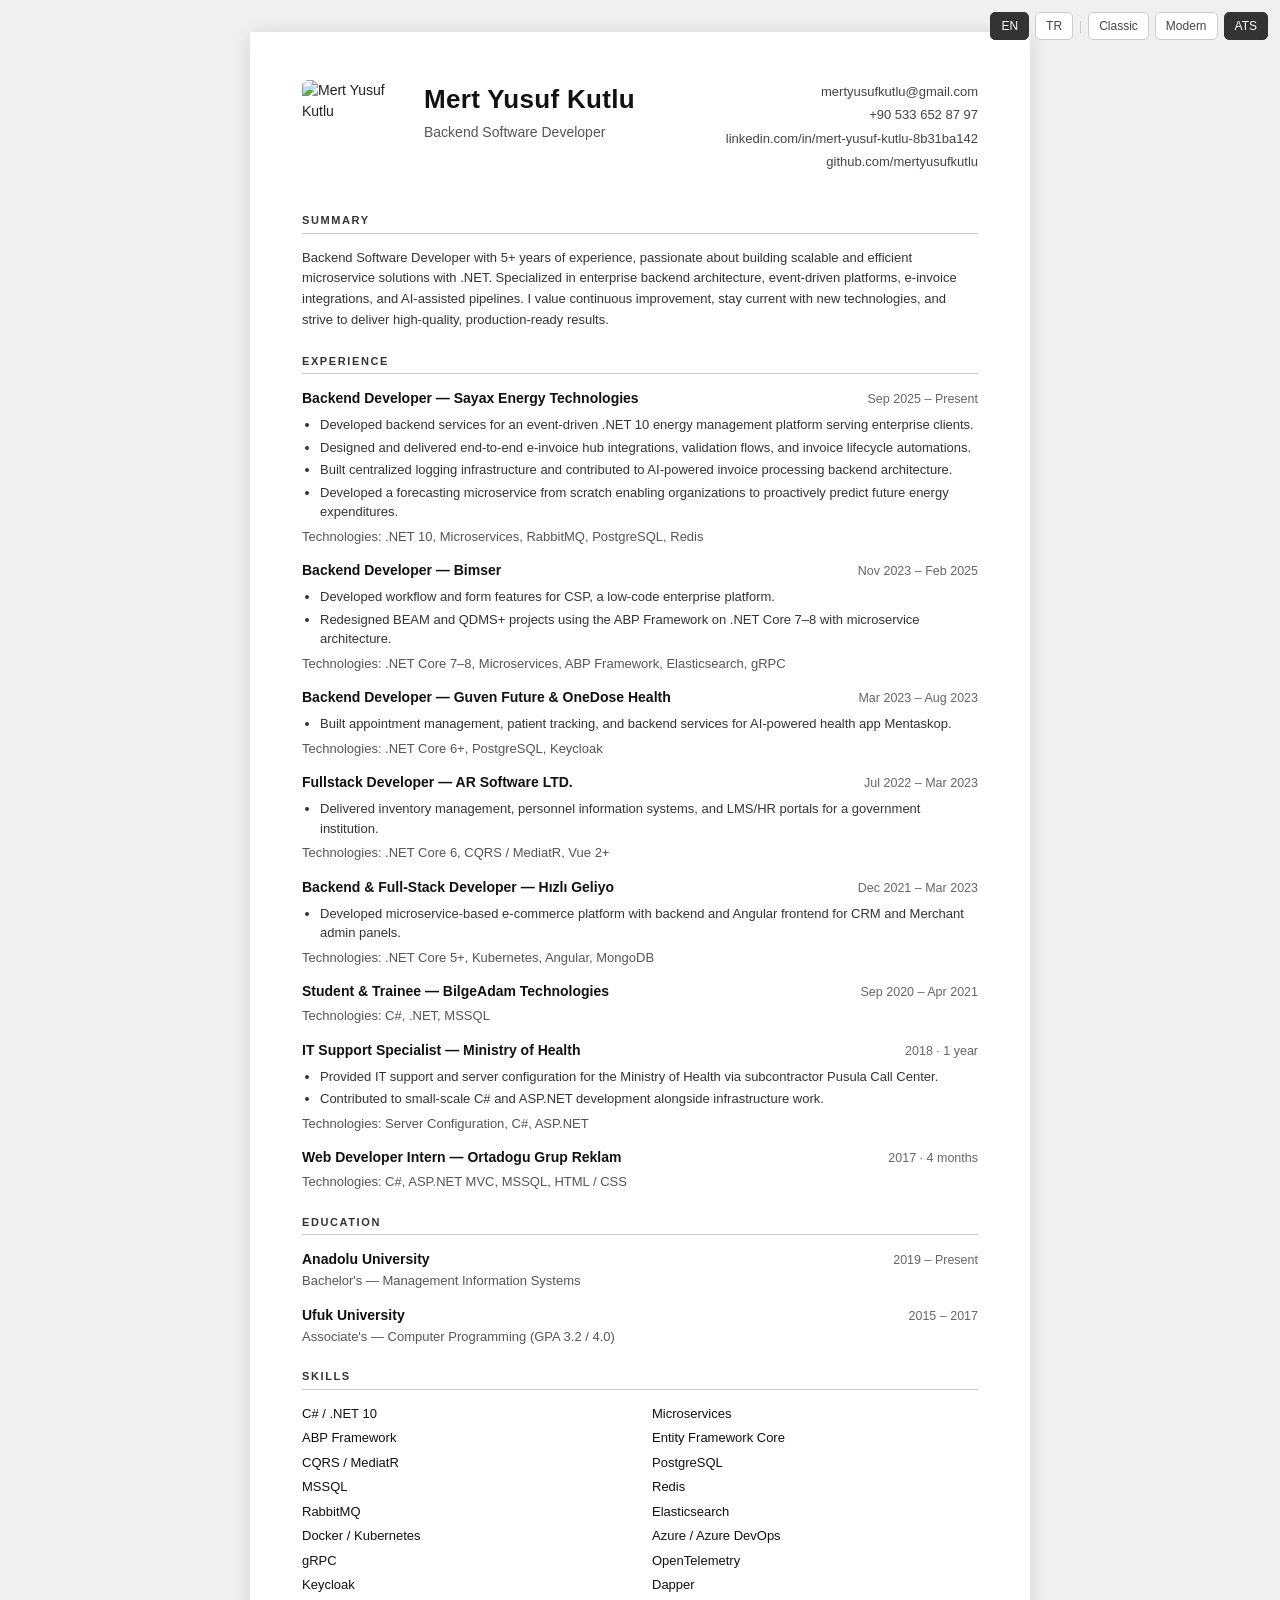
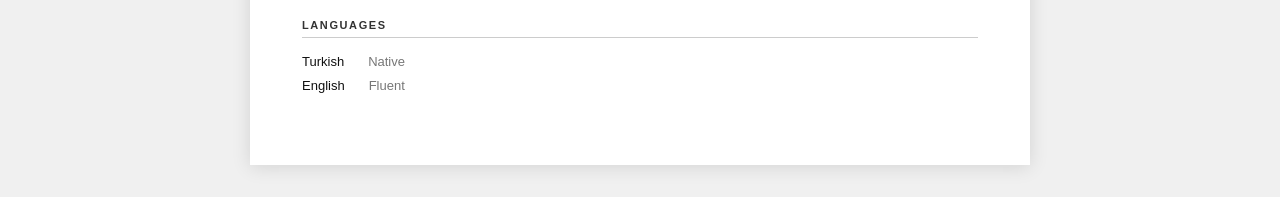
==== index-ats-en.html @ 4855d3ea "Add ATS and Modern CV variants with aligned content across all formats. - Add ATS-friendly CV (index" ====
<!DOCTYPE html>
<html lang="en">
<head>
  <meta charset="UTF-8">
  <meta name="viewport" content="width=device-width, initial-scale=1.0">
  <title>Mert Yusuf Kutlu — Resume (ATS)</title>
  <style>
    /* ── Base ─────────────────────────────────────────── */
    *, *::before, *::after { box-sizing: border-box; margin: 0; padding: 0; }

    body {
      font-family: 'Segoe UI', Arial, sans-serif;
      font-size: 14px;
      color: #222;
      background: #f0f0f0;
      line-height: 1.5;
    }

    /* ── Page wrapper ─────────────────────────────────── */
    .page {
      max-width: 780px;
      margin: 32px auto;
      background: #fff;
      padding: 48px 52px;
      box-shadow: 0 2px 18px rgba(0,0,0,.12);
    }

    /* ── Header ───────────────────────────────────────── */
    .header {
      display: flex;
      gap: 18px;
      justify-content: space-between;
      align-items: flex-start;
      margin-bottom: 28px;
    }

    .profile-photo {
      width: 104px;
      height: 104px;
      object-fit: cover;
      object-position: center 18%;
      border-radius: 6px;
      flex-shrink: 0;
    }

    .header-main {
      flex: 1;
      min-width: 0;
    }

    .header-main h1 {
      font-size: 26px;
      font-weight: 700;
      letter-spacing: .3px;
      color: #111;
    }

    .header-main .title {
      font-size: 14px;
      color: #555;
      margin-top: 3px;
    }

    .header-right {
      text-align: right;
      font-size: 13px;
      color: #444;
      line-height: 1.8;
    }

    .header-right a {
      color: #444;
      text-decoration: none;
    }

    .header-right a:hover { text-decoration: underline; }

    /* ── Section ──────────────────────────────────────── */
    .section { margin-bottom: 22px; }

    .section-title {
      font-size: 11px;
      font-weight: 700;
      letter-spacing: 1.6px;
      text-transform: uppercase;
      color: #333;
      border-bottom: 1.5px solid #ccc;
      padding-bottom: 4px;
      margin-bottom: 14px;
    }

    /* ── Entry (experience, education) ───────────────── */
    .entry { margin-bottom: 14px; }

    .entry-header {
      display: flex;
      justify-content: space-between;
      align-items: baseline;
      flex-wrap: wrap;
      gap: 4px;
    }

    .entry-title {
      font-size: 14px;
      font-weight: 700;
      color: #111;
    }

    .entry-date {
      font-size: 12.5px;
      color: #666;
      white-space: nowrap;
    }

    .entry-sub {
      font-size: 13px;
      color: #555;
      margin-top: 1px;
    }

    .entry ul {
      margin-top: 6px;
      padding-left: 18px;
    }

    .entry ul li {
      font-size: 13px;
      color: #333;
      margin-bottom: 3px;
      line-height: 1.5;
    }

    /* ── Skills table ─────────────────────────────────── */
    .skills-grid {
      display: grid;
      grid-template-columns: 1fr 1fr;
      gap: 5px 24px;
      font-size: 13px;
    }

    .skill-item {
      color: #111;
    }

    /* ── Language ─────────────────────────────────────── */
    .lang-row {
      display: flex;
      gap: 8px;
      font-size: 13px;
      margin-bottom: 4px;
    }

    .lang-name { color: #111; font-weight: 500; }
    .lang-level { color: #777; }

    /* ── Nav bar (screen only) ────────────────────────── */
    .cv-lang-bar {
      position: fixed;
      top: 12px;
      right: 12px;
      z-index: 50;
      display: flex;
      gap: 6px;
      align-items: center;
    }

    .cv-lang-bar a {
      font-size: 12px;
      padding: 4px 10px;
      background: #fff;
      border: 1px solid #ccc;
      border-radius: 5px;
      color: #444;
      text-decoration: none;
    }

    .cv-lang-bar a.active { background: #333; color: #fff; border-color: #333; }
    .cv-lang-bar a:hover:not(.active) { background: #f5f5f5; }
    .cv-lang-bar span { color: #ccc; font-size: 12px; }

    /* ── Print — tek A4 sayfa ─────────────────────────── */
    @media print {
      .cv-lang-bar { display: none !important; }

      @page { size: A4 portrait; margin: 5mm 8mm; }

      html {
        -webkit-print-color-adjust: exact !important;
        print-color-adjust: exact !important;
      }

      body {
        background: none;
        font-size: 12px;
      }

      .page {
        max-width: 100%;
        margin: 0;
        padding: 0;
        box-shadow: none;
      }

      .header { margin-bottom: 8px; gap: 11px; }

      .profile-photo {
        width: 84px;
        height: 84px;
      }

      .header-main h1 { font-size: 21px; }
      .header-main .title { font-size: 13px; }
      .header-right { font-size: 12px; line-height: 1.48; }

      .section { margin-bottom: 8px; }
      .section > p {
        font-size: 12px !important;
        line-height: 1.42 !important;
      }
      .section-title {
        margin-bottom: 6px;
        padding-bottom: 3px;
        font-size: 11px;
      }

      .entry { margin-bottom: 5px; }
      .entry-title { font-size: 12.5px; }
      .entry-date { font-size: 11.5px; }
      .entry-sub {
        font-size: 11px !important;
        margin-top: 3px !important;
      }
      .entry ul { margin-top: 3px; padding-left: 16px; }
      .entry ul li {
        font-size: 11.5px;
        margin-bottom: 2px;
        line-height: 1.36;
      }

      /* 3 sütun = 16 skill 6 satır, 2 sütundan 2 satır kazanç */
      .skills-grid {
        grid-template-columns: 1fr 1fr 1fr;
        font-size: 11px;
        gap: 3px 12px;
      }

      .lang-row {
        display: inline-block;
        font-size: 11.5px;
        margin-right: 20px;
        margin-bottom: 0;
      }
    }
  </style>
</head>
<body>

  <!-- Language / View switcher -->
  <nav class="cv-lang-bar">
    <a href="index-ats-en.html" class="active">EN</a>
    <a href="index-ats-tr.html">TR</a>
    <span>|</span>
    <a href="index-en.html">Classic</a>
    <a href="resume-modern-en.html">Modern</a>
    <a href="index-ats-en.html" class="active">ATS</a>
  </nav>

  <div class="page">

    <!-- HEADER -->
    <header class="header">
      <img class="profile-photo" src="assets/images/1698912635458.jpg" alt="Mert Yusuf Kutlu">
      <div class="header-main">
        <h1>Mert Yusuf Kutlu</h1>
        <p class="title">Backend Software Developer</p>
      </div>
      <div class="header-right">
        <div>mertyusufkutlu@gmail.com</div>
        <div>+90 533 652 87 97</div>
        <div><a href="https://linkedin.com/in/mert-yusuf-kutlu-8b31ba142" target="_blank">linkedin.com/in/mert-yusuf-kutlu-8b31ba142</a></div>
        <div><a href="https://github.com/mertyusufkutlu" target="_blank">github.com/mertyusufkutlu</a></div>
      </div>
    </header>

    <!-- SUMMARY -->
    <section class="section">
      <h2 class="section-title">Summary</h2>
      <p style="font-size:13px;color:#333;line-height:1.6;">
        Backend Software Developer with 5+ years of experience, passionate about building scalable and efficient
        microservice solutions with .NET. Specialized in enterprise backend architecture, event-driven platforms,
        e-invoice integrations, and AI-assisted pipelines. I value continuous improvement, stay current with new
        technologies, and strive to deliver high-quality, production-ready results.
      </p>
    </section>

    <!-- EXPERIENCE -->
    <section class="section">
      <h2 class="section-title">Experience</h2>

      <div class="entry">
        <div class="entry-header">
          <span class="entry-title">Backend Developer — Sayax Energy Technologies</span>
          <span class="entry-date">Sep 2025 – Present</span>
        </div>
        <ul>
          <li>Developed backend services for an event-driven .NET 10 energy management platform serving enterprise clients.</li>
          <li>Designed and delivered end-to-end e-invoice hub integrations, validation flows, and invoice lifecycle automations.</li>
          <li>Built centralized logging infrastructure and contributed to AI-powered invoice processing backend architecture.</li>
          <li>Developed a forecasting microservice from scratch enabling organizations to proactively predict future energy expenditures.</li>
        </ul>
        <p class="entry-sub" style="margin-top:5px;">Technologies: .NET 10, Microservices, RabbitMQ, PostgreSQL, Redis</p>
      </div>

      <div class="entry">
        <div class="entry-header">
          <span class="entry-title">Backend Developer — Bimser</span>
          <span class="entry-date">Nov 2023 – Feb 2025</span>
        </div>
        <ul>
          <li>Developed workflow and form features for CSP, a low-code enterprise platform.</li>
          <li>Redesigned BEAM and QDMS+ projects using the ABP Framework on .NET Core 7–8 with microservice architecture.</li>
        </ul>
        <p class="entry-sub" style="margin-top:5px;">Technologies: .NET Core 7–8, Microservices, ABP Framework, Elasticsearch, gRPC</p>
      </div>

      <div class="entry">
        <div class="entry-header">
          <span class="entry-title">Backend Developer — Guven Future &amp; OneDose Health</span>
          <span class="entry-date">Mar 2023 – Aug 2023</span>
        </div>
        <ul>
          <li>Built appointment management, patient tracking, and backend services for AI-powered health app Mentaskop.</li>
        </ul>
        <p class="entry-sub" style="margin-top:5px;">Technologies: .NET Core 6+, PostgreSQL, Keycloak</p>
      </div>

      <div class="entry">
        <div class="entry-header">
          <span class="entry-title">Fullstack Developer — AR Software LTD.</span>
          <span class="entry-date">Jul 2022 – Mar 2023</span>
        </div>
        <ul>
          <li>Delivered inventory management, personnel information systems, and LMS/HR portals for a government institution.</li>
        </ul>
        <p class="entry-sub" style="margin-top:5px;">Technologies: .NET Core 6, CQRS / MediatR, Vue 2+</p>
      </div>

      <div class="entry">
        <div class="entry-header">
          <span class="entry-title">Backend &amp; Full-Stack Developer — Hızlı Geliyo</span>
          <span class="entry-date">Dec 2021 – Mar 2023</span>
        </div>
        <ul>
          <li>Developed microservice-based e-commerce platform with backend and Angular frontend for CRM and Merchant admin panels.</li>
        </ul>
        <p class="entry-sub" style="margin-top:5px;">Technologies: .NET Core 5+, Kubernetes, Angular, MongoDB</p>
      </div>

      <div class="entry">
        <div class="entry-header">
          <span class="entry-title">Student &amp; Trainee — BilgeAdam Technologies</span>
          <span class="entry-date">Sep 2020 – Apr 2021</span>
        </div>
        <p class="entry-sub" style="margin-top:4px;">Technologies: C#, .NET, MSSQL</p>
      </div>

      <div class="entry">
        <div class="entry-header">
          <span class="entry-title">IT Support Specialist — Ministry of Health</span>
          <span class="entry-date">2018 · 1 year</span>
        </div>
        <ul>
          <li>Provided IT support and server configuration for the Ministry of Health via subcontractor Pusula Call Center.</li>
          <li>Contributed to small-scale C# and ASP.NET development alongside infrastructure work.</li>
        </ul>
        <p class="entry-sub" style="margin-top:5px;">Technologies: Server Configuration, C#, ASP.NET</p>
      </div>

      <div class="entry">
        <div class="entry-header">
          <span class="entry-title">Web Developer Intern — Ortadogu Grup Reklam</span>
          <span class="entry-date">2017 · 4 months</span>
        </div>
        <p class="entry-sub" style="margin-top:4px;">Technologies: C#, ASP.NET MVC, MSSQL, HTML / CSS</p>
      </div>

    </section>

    <!-- EDUCATION -->
    <section class="section">
      <h2 class="section-title">Education</h2>

      <div class="entry">
        <div class="entry-header">
          <span class="entry-title">Anadolu University</span>
          <span class="entry-date">2019 – Present</span>
        </div>
        <p class="entry-sub">Bachelor's — Management Information Systems</p>
      </div>

      <div class="entry">
        <div class="entry-header">
          <span class="entry-title">Ufuk University</span>
          <span class="entry-date">2015 – 2017</span>
        </div>
        <p class="entry-sub">Associate's — Computer Programming (GPA 3.2 / 4.0)</p>
      </div>
    </section>

    <!-- SKILLS -->
    <section class="section">
      <h2 class="section-title">Skills</h2>
      <div class="skills-grid">
        <div class="skill-item">C# / .NET 10</div>
        <div class="skill-item">Microservices</div>
        <div class="skill-item">ABP Framework</div>
        <div class="skill-item">Entity Framework Core</div>
        <div class="skill-item">CQRS / MediatR</div>
        <div class="skill-item">PostgreSQL</div>
        <div class="skill-item">MSSQL</div>
        <div class="skill-item">Redis</div>
        <div class="skill-item">RabbitMQ</div>
        <div class="skill-item">Elasticsearch</div>
        <div class="skill-item">Docker / Kubernetes</div>
        <div class="skill-item">Azure / Azure DevOps</div>
        <div class="skill-item">gRPC</div>
        <div class="skill-item">OpenTelemetry</div>
        <div class="skill-item">Keycloak</div>
        <div class="skill-item">Dapper</div>
      </div>
    </section>

    <!-- LANGUAGES -->
    <section class="section">
      <h2 class="section-title">Languages</h2>
      <div class="lang-row"><span class="lang-name">Turkish</span><span> </span> <span> </span><span class="lang-level">Native</span></div>
      <div class="lang-row"><span class="lang-name">English</span> <span> </span><span> </span> <span class="lang-level">Fluent</span></div>
    </section>

  </div>
</body>
</html>
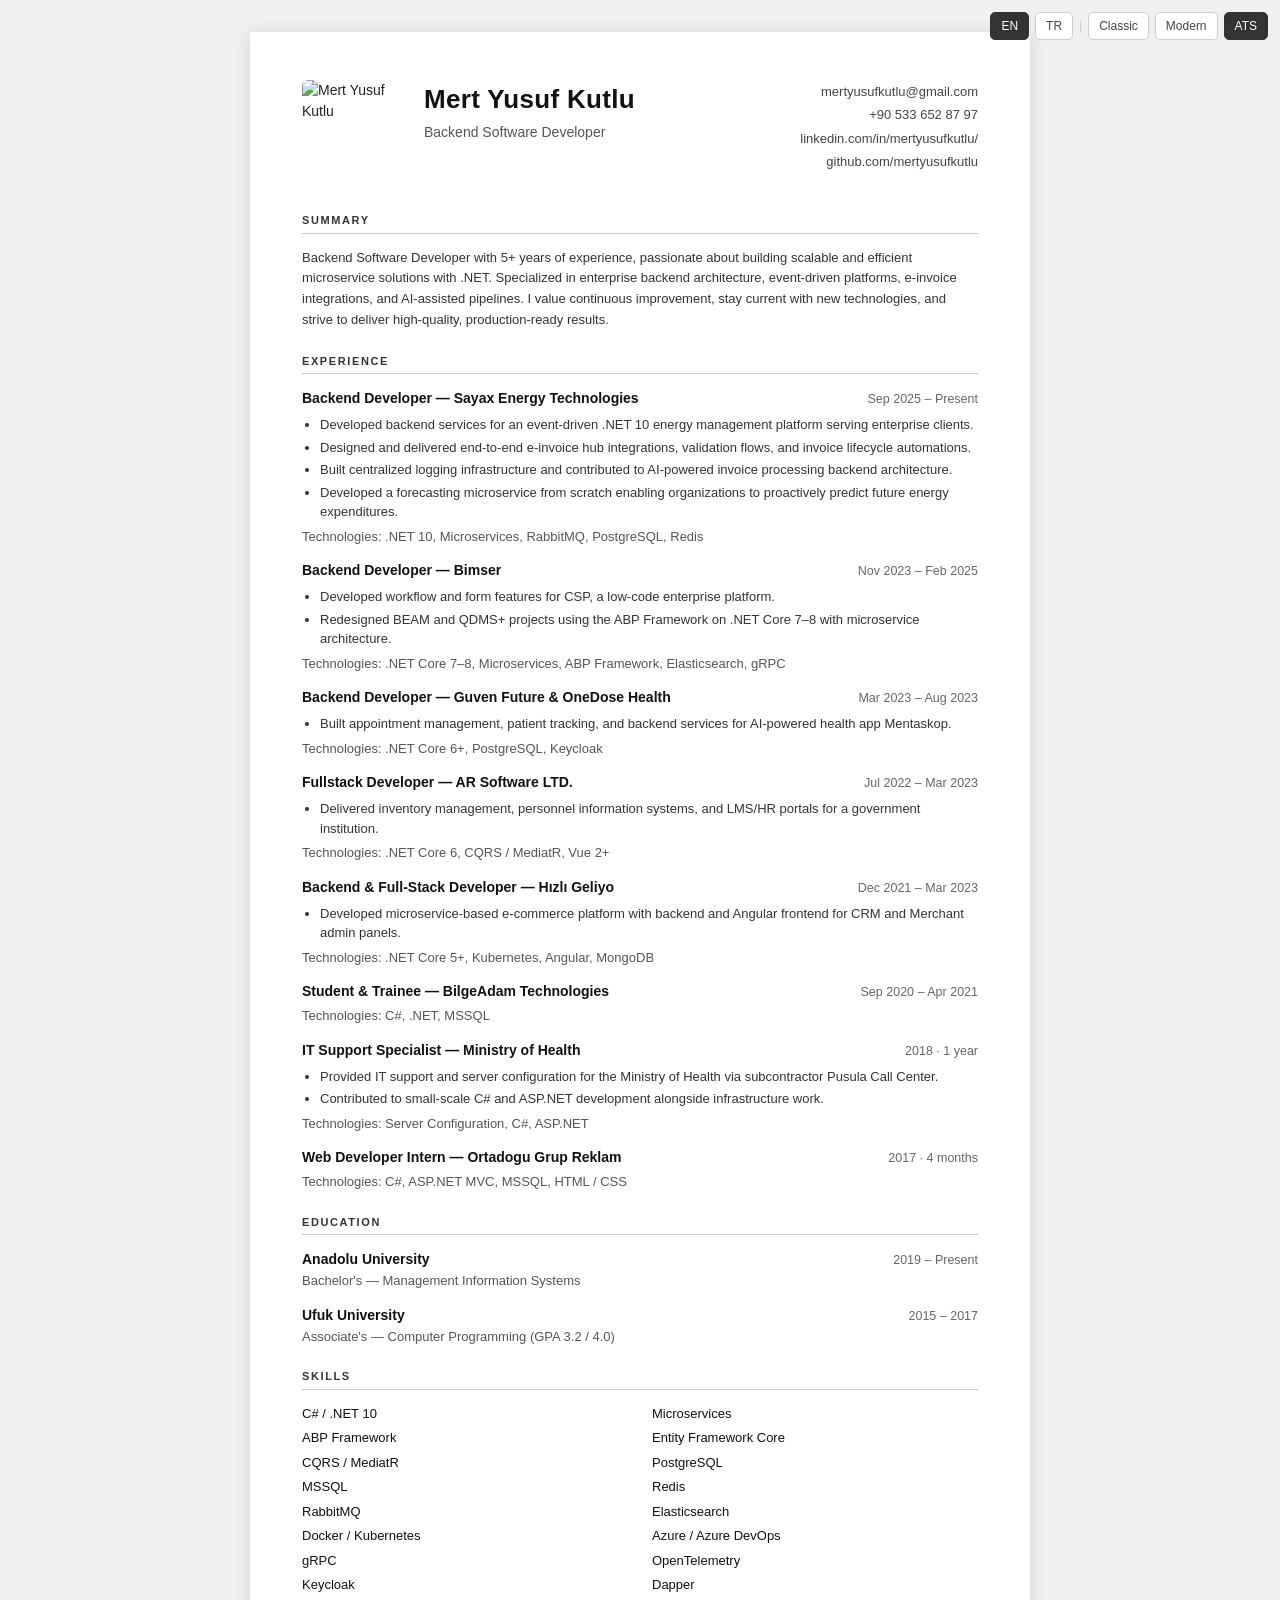
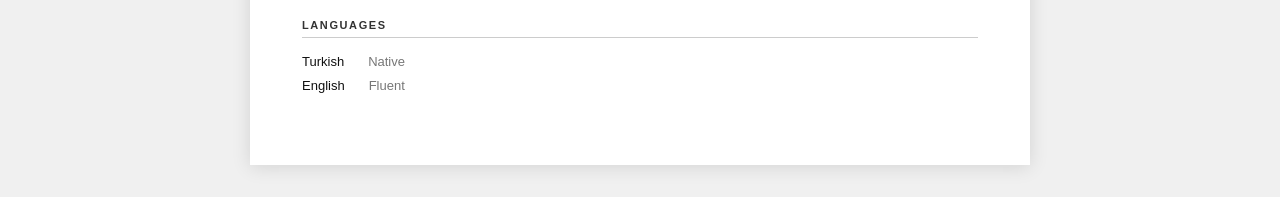
==== commit d383e789: "Update LinkedIn URL in index-ats-en.html -" ====
--- a/index-ats-en.html
+++ b/index-ats-en.html
@@ -277,7 +277,7 @@
       <div class="header-right">
         <div>mertyusufkutlu@gmail.com</div>
         <div>+90 533 652 87 97</div>
-        <div><a href="https://linkedin.com/in/mert-yusuf-kutlu-8b31ba142" target="_blank">linkedin.com/in/mert-yusuf-kutlu-8b31ba142</a></div>
+        <div><a href="https://linkedin.com/in/mert-yusuf-kutlu-8b31ba142" target="_blank">linkedin.com/in/mertyusufkutlu/</a></div>
         <div><a href="https://github.com/mertyusufkutlu" target="_blank">github.com/mertyusufkutlu</a></div>
       </div>
     </header>
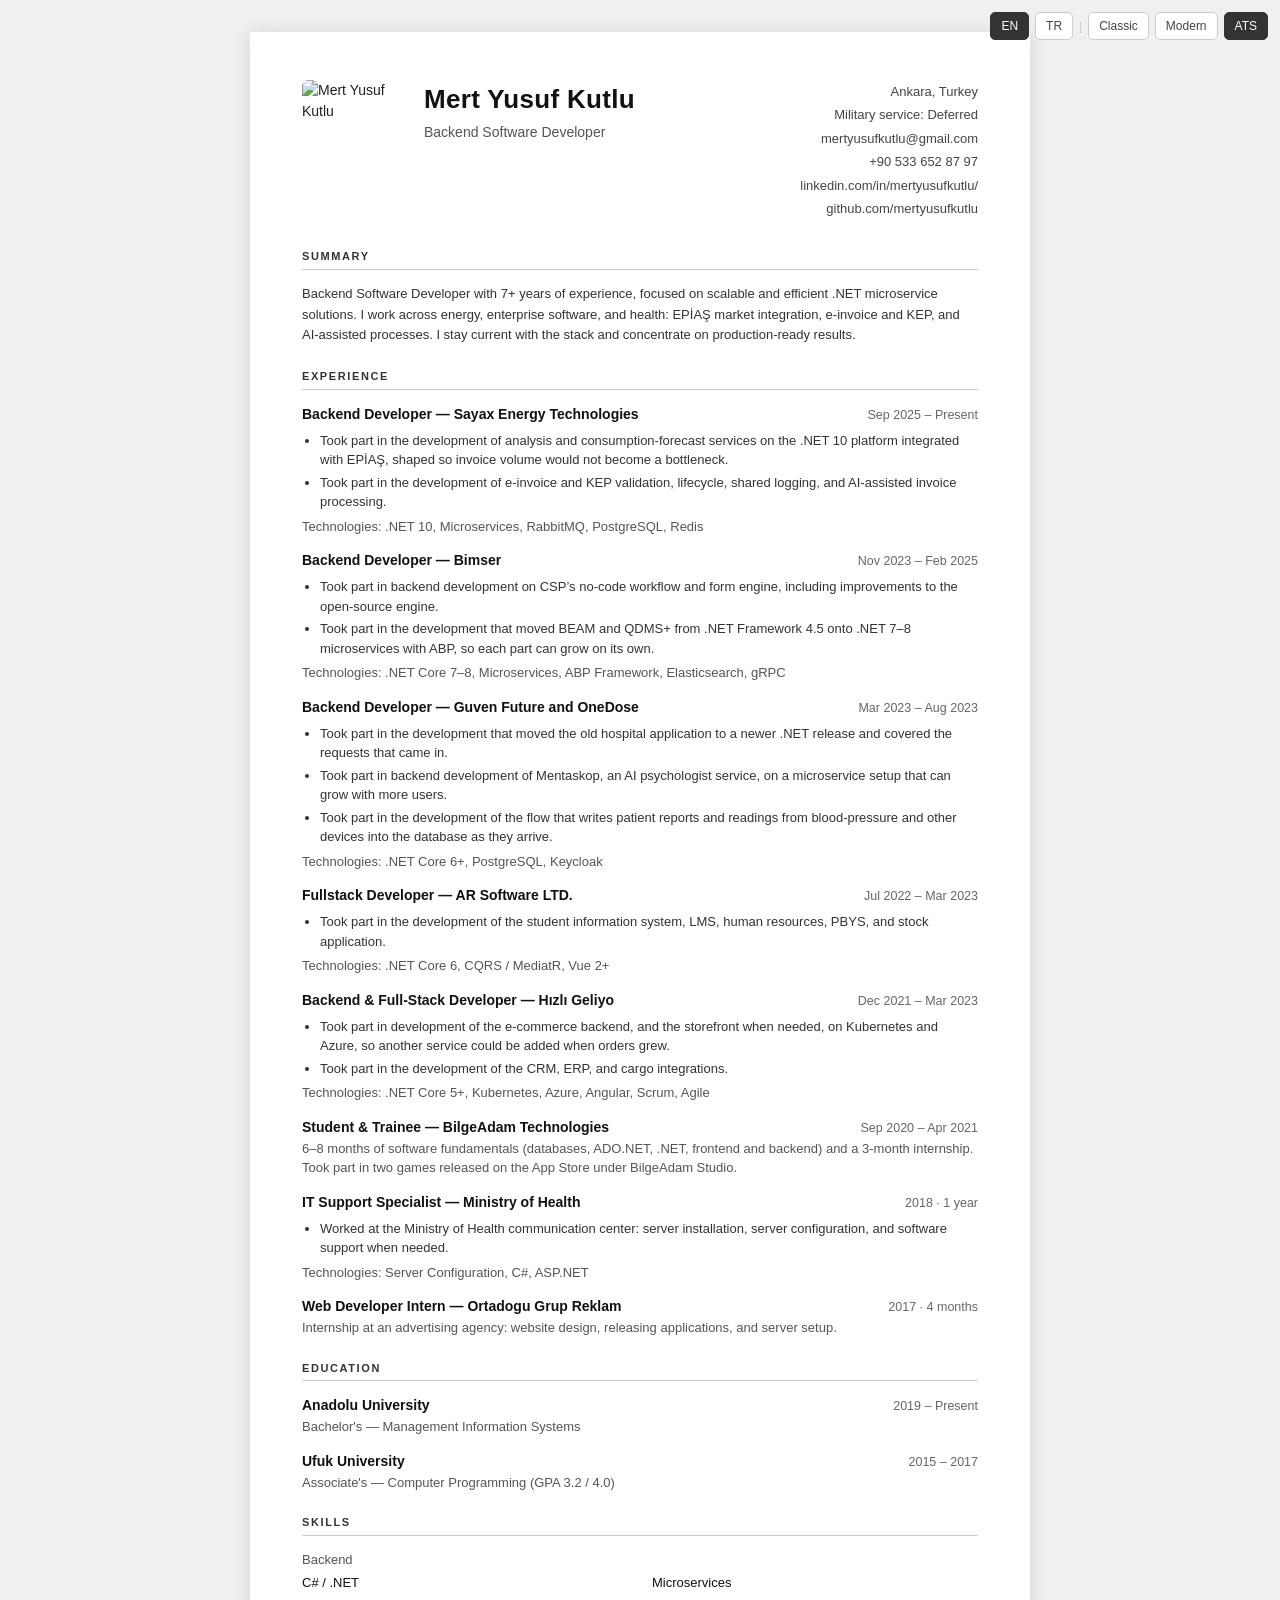
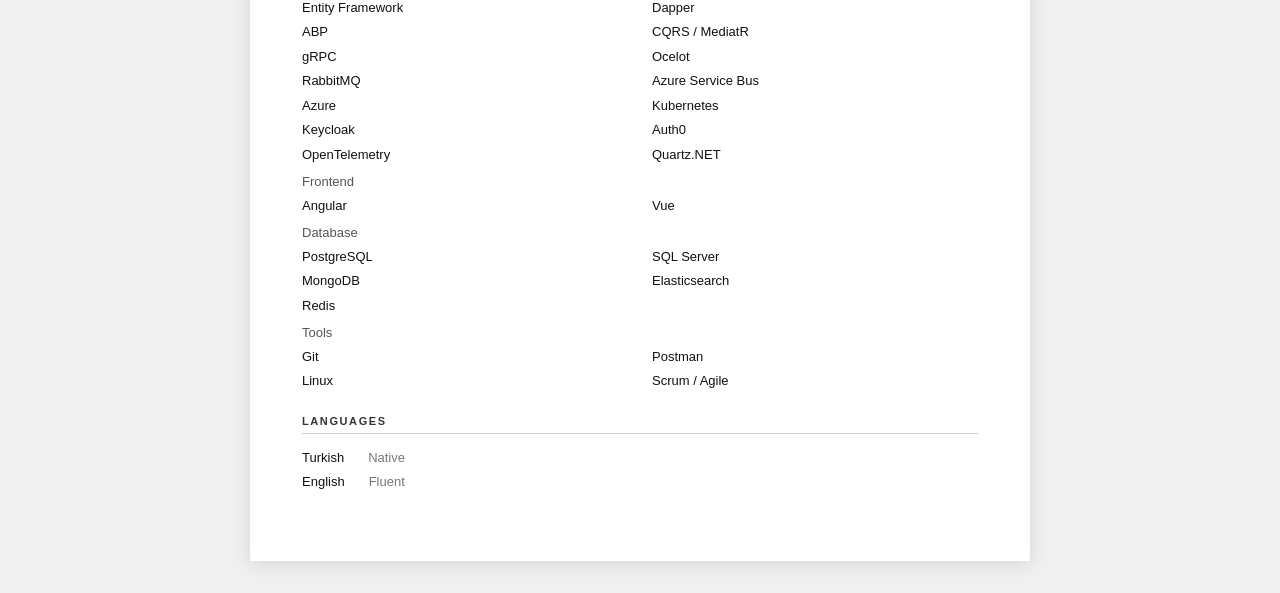
==== commit e95749d7: "cv revsied" ====
--- a/index-ats-en.html
+++ b/index-ats-en.html
@@ -275,9 +275,11 @@
         <p class="title">Backend Software Developer</p>
       </div>
       <div class="header-right">
+        <div>Ankara, Turkey</div>
+        <div>Military service: Deferred</div>
         <div>mertyusufkutlu@gmail.com</div>
         <div>+90 533 652 87 97</div>
-        <div><a href="https://linkedin.com/in/mert-yusuf-kutlu-8b31ba142" target="_blank">linkedin.com/in/mertyusufkutlu/</a></div>
+        <div><a href="https://www.linkedin.com/in/mertyusufkutlu/" target="_blank">linkedin.com/in/mertyusufkutlu/</a></div>
         <div><a href="https://github.com/mertyusufkutlu" target="_blank">github.com/mertyusufkutlu</a></div>
       </div>
     </header>
@@ -286,10 +288,7 @@
     <section class="section">
       <h2 class="section-title">Summary</h2>
       <p style="font-size:13px;color:#333;line-height:1.6;">
-        Backend Software Developer with 5+ years of experience, passionate about building scalable and efficient
-        microservice solutions with .NET. Specialized in enterprise backend architecture, event-driven platforms,
-        e-invoice integrations, and AI-assisted pipelines. I value continuous improvement, stay current with new
-        technologies, and strive to deliver high-quality, production-ready results.
+        Backend Software Developer with 7+ years of experience, focused on scalable and efficient .NET microservice solutions. I work across energy, enterprise software, and health: EPİAŞ market integration, e-invoice and KEP, and AI-assisted processes. I stay current with the stack and concentrate on production-ready results.
       </p>
     </section>
 
@@ -303,10 +302,8 @@
           <span class="entry-date">Sep 2025 – Present</span>
         </div>
         <ul>
-          <li>Developed backend services for an event-driven .NET 10 energy management platform serving enterprise clients.</li>
-          <li>Designed and delivered end-to-end e-invoice hub integrations, validation flows, and invoice lifecycle automations.</li>
-          <li>Built centralized logging infrastructure and contributed to AI-powered invoice processing backend architecture.</li>
-          <li>Developed a forecasting microservice from scratch enabling organizations to proactively predict future energy expenditures.</li>
+          <li>Took part in the development of analysis and consumption-forecast services on the .NET 10 platform integrated with EPİAŞ, shaped so invoice volume would not become a bottleneck.</li>
+          <li>Took part in the development of e-invoice and KEP validation, lifecycle, shared logging, and AI-assisted invoice processing.</li>
         </ul>
         <p class="entry-sub" style="margin-top:5px;">Technologies: .NET 10, Microservices, RabbitMQ, PostgreSQL, Redis</p>
       </div>
@@ -317,19 +314,21 @@
           <span class="entry-date">Nov 2023 – Feb 2025</span>
         </div>
         <ul>
-          <li>Developed workflow and form features for CSP, a low-code enterprise platform.</li>
-          <li>Redesigned BEAM and QDMS+ projects using the ABP Framework on .NET Core 7–8 with microservice architecture.</li>
+          <li>Took part in backend development on CSP’s no-code workflow and form engine, including improvements to the open-source engine.</li>
+          <li>Took part in the development that moved BEAM and QDMS+ from .NET Framework 4.5 onto .NET 7–8 microservices with ABP, so each part can grow on its own.</li>
         </ul>
         <p class="entry-sub" style="margin-top:5px;">Technologies: .NET Core 7–8, Microservices, ABP Framework, Elasticsearch, gRPC</p>
       </div>
 
       <div class="entry">
         <div class="entry-header">
-          <span class="entry-title">Backend Developer — Guven Future &amp; OneDose Health</span>
+          <span class="entry-title">Backend Developer — Guven Future and OneDose</span>
           <span class="entry-date">Mar 2023 – Aug 2023</span>
         </div>
         <ul>
-          <li>Built appointment management, patient tracking, and backend services for AI-powered health app Mentaskop.</li>
+          <li>Took part in the development that moved the old hospital application to a newer .NET release and covered the requests that came in.</li>
+          <li>Took part in backend development of Mentaskop, an AI psychologist service, on a microservice setup that can grow with more users.</li>
+          <li>Took part in the development of the flow that writes patient reports and readings from blood-pressure and other devices into the database as they arrive.</li>
         </ul>
         <p class="entry-sub" style="margin-top:5px;">Technologies: .NET Core 6+, PostgreSQL, Keycloak</p>
       </div>
@@ -340,7 +339,7 @@
           <span class="entry-date">Jul 2022 – Mar 2023</span>
         </div>
         <ul>
-          <li>Delivered inventory management, personnel information systems, and LMS/HR portals for a government institution.</li>
+          <li>Took part in the development of the student information system, LMS, human resources, PBYS, and stock application.</li>
         </ul>
         <p class="entry-sub" style="margin-top:5px;">Technologies: .NET Core 6, CQRS / MediatR, Vue 2+</p>
       </div>
@@ -351,9 +350,10 @@
           <span class="entry-date">Dec 2021 – Mar 2023</span>
         </div>
         <ul>
-          <li>Developed microservice-based e-commerce platform with backend and Angular frontend for CRM and Merchant admin panels.</li>
-        </ul>
-        <p class="entry-sub" style="margin-top:5px;">Technologies: .NET Core 5+, Kubernetes, Angular, MongoDB</p>
+          <li>Took part in development of the e-commerce backend, and the storefront when needed, on Kubernetes and Azure, so another service could be added when orders grew.</li>
+          <li>Took part in the development of the CRM, ERP, and cargo integrations.</li>
+        </ul>
+        <p class="entry-sub" style="margin-top:5px;">Technologies: .NET Core 5+, Kubernetes, Azure, Angular, Scrum, Agile</p>
       </div>
 
       <div class="entry">
@@ -361,7 +361,7 @@
           <span class="entry-title">Student &amp; Trainee — BilgeAdam Technologies</span>
           <span class="entry-date">Sep 2020 – Apr 2021</span>
         </div>
-        <p class="entry-sub" style="margin-top:4px;">Technologies: C#, .NET, MSSQL</p>
+        <p class="entry-sub">6–8 months of software fundamentals (databases, ADO.NET, .NET, frontend and backend) and a 3-month internship. Took part in two games released on the App Store under BilgeAdam Studio.</p>
       </div>
 
       <div class="entry">
@@ -370,8 +370,7 @@
           <span class="entry-date">2018 · 1 year</span>
         </div>
         <ul>
-          <li>Provided IT support and server configuration for the Ministry of Health via subcontractor Pusula Call Center.</li>
-          <li>Contributed to small-scale C# and ASP.NET development alongside infrastructure work.</li>
+          <li>Worked at the Ministry of Health communication center: server installation, server configuration, and software support when needed.</li>
         </ul>
         <p class="entry-sub" style="margin-top:5px;">Technologies: Server Configuration, C#, ASP.NET</p>
       </div>
@@ -381,7 +380,7 @@
           <span class="entry-title">Web Developer Intern — Ortadogu Grup Reklam</span>
           <span class="entry-date">2017 · 4 months</span>
         </div>
-        <p class="entry-sub" style="margin-top:4px;">Technologies: C#, ASP.NET MVC, MSSQL, HTML / CSS</p>
+        <p class="entry-sub">Internship at an advertising agency: website design, releasing applications, and server setup.</p>
       </div>
 
     </section>
@@ -410,23 +409,44 @@
     <!-- SKILLS -->
     <section class="section">
       <h2 class="section-title">Skills</h2>
+      <p class="entry-sub" style="margin:8px 0 4px;">Backend</p>
       <div class="skills-grid">
-        <div class="skill-item">C# / .NET 10</div>
+        <div class="skill-item">C# / .NET</div>
         <div class="skill-item">Microservices</div>
-        <div class="skill-item">ABP Framework</div>
-        <div class="skill-item">Entity Framework Core</div>
+        <div class="skill-item">Entity Framework</div>
+        <div class="skill-item">Dapper</div>
+        <div class="skill-item">ABP</div>
         <div class="skill-item">CQRS / MediatR</div>
+        <div class="skill-item">gRPC</div>
+        <div class="skill-item">Ocelot</div>
+        <div class="skill-item">RabbitMQ</div>
+        <div class="skill-item">Azure Service Bus</div>
+        <div class="skill-item">Azure</div>
+        <div class="skill-item">Kubernetes</div>
+        <div class="skill-item">Keycloak</div>
+        <div class="skill-item">Auth0</div>
+        <div class="skill-item">OpenTelemetry</div>
+        <div class="skill-item">Quartz.NET</div>
+      </div>
+      <p class="entry-sub" style="margin:8px 0 4px;">Frontend</p>
+      <div class="skills-grid">
+        <div class="skill-item">Angular</div>
+        <div class="skill-item">Vue</div>
+      </div>
+      <p class="entry-sub" style="margin:8px 0 4px;">Database</p>
+      <div class="skills-grid">
         <div class="skill-item">PostgreSQL</div>
-        <div class="skill-item">MSSQL</div>
+        <div class="skill-item">SQL Server</div>
+        <div class="skill-item">MongoDB</div>
+        <div class="skill-item">Elasticsearch</div>
         <div class="skill-item">Redis</div>
-        <div class="skill-item">RabbitMQ</div>
-        <div class="skill-item">Elasticsearch</div>
-        <div class="skill-item">Docker / Kubernetes</div>
-        <div class="skill-item">Azure / Azure DevOps</div>
-        <div class="skill-item">gRPC</div>
-        <div class="skill-item">OpenTelemetry</div>
-        <div class="skill-item">Keycloak</div>
-        <div class="skill-item">Dapper</div>
+      </div>
+      <p class="entry-sub" style="margin:8px 0 4px;">Tools</p>
+      <div class="skills-grid">
+        <div class="skill-item">Git</div>
+        <div class="skill-item">Postman</div>
+        <div class="skill-item">Linux</div>
+        <div class="skill-item">Scrum / Agile</div>
       </div>
     </section>
 
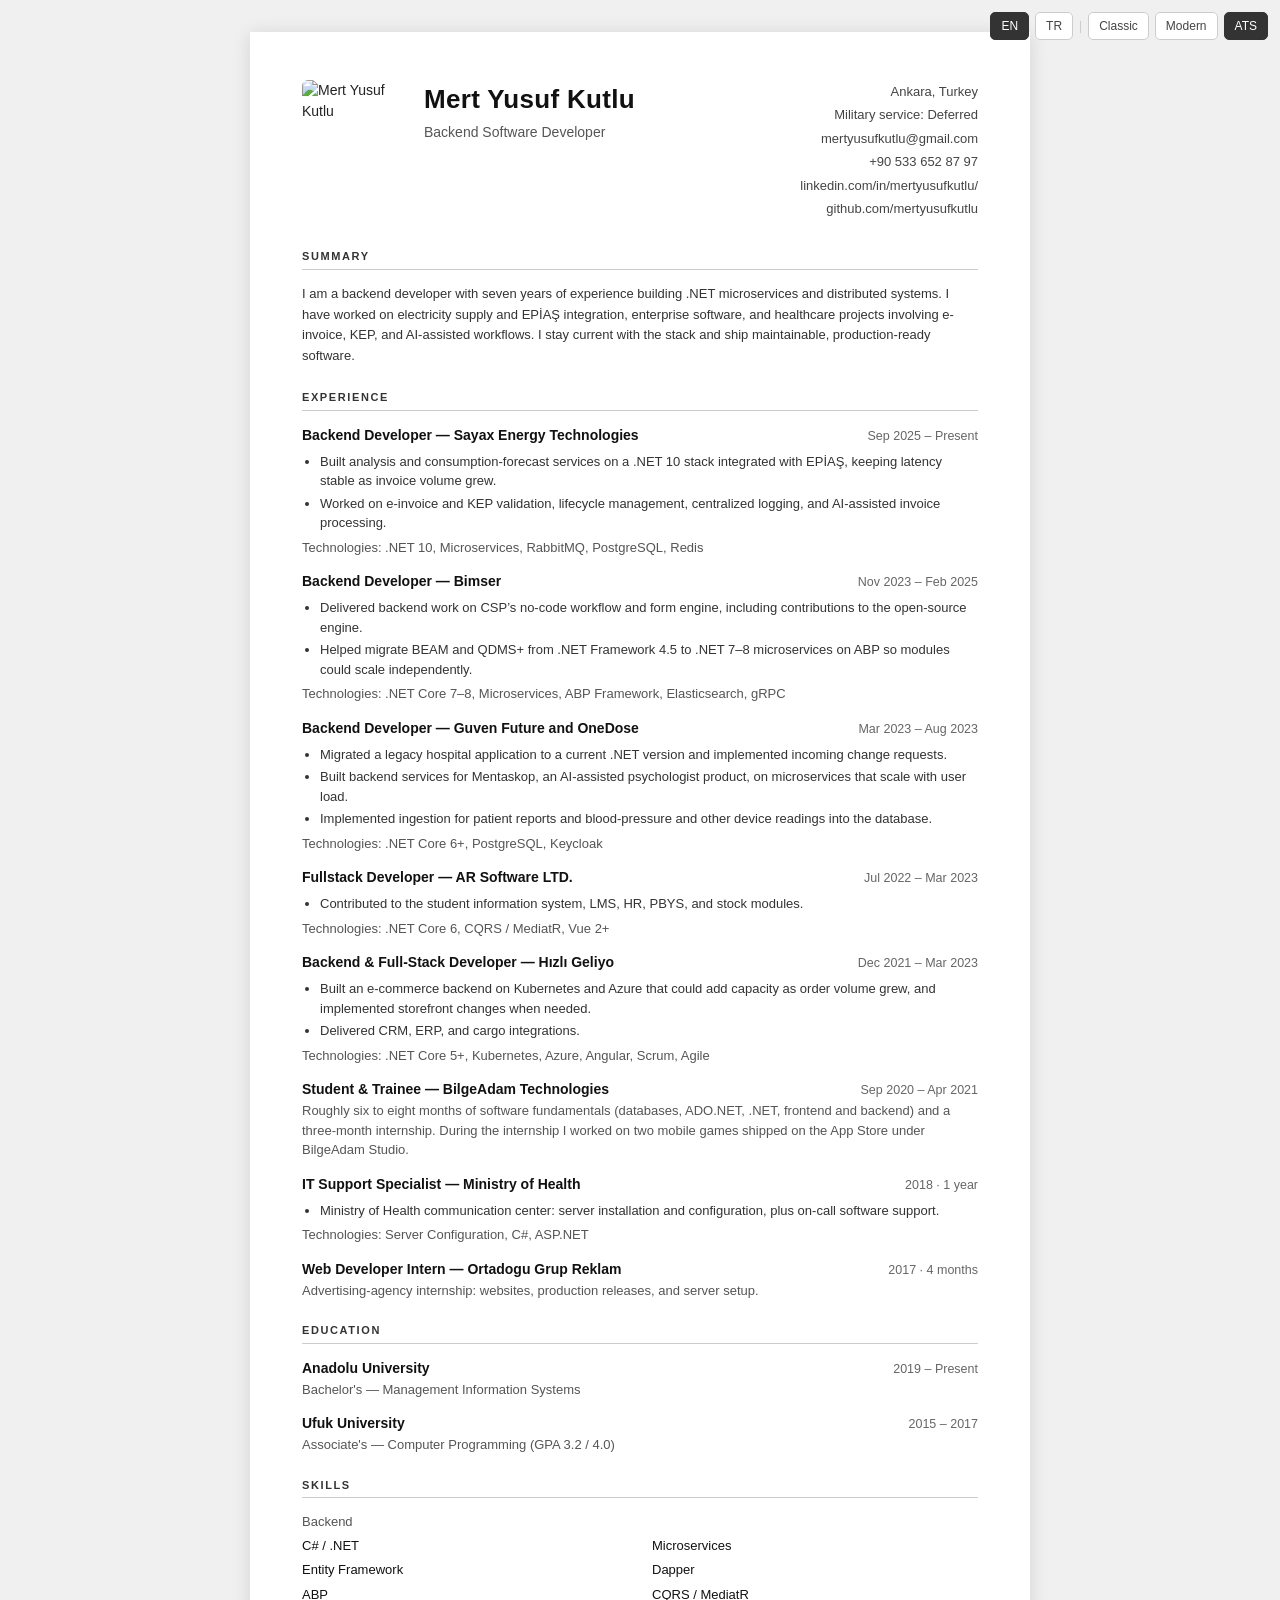
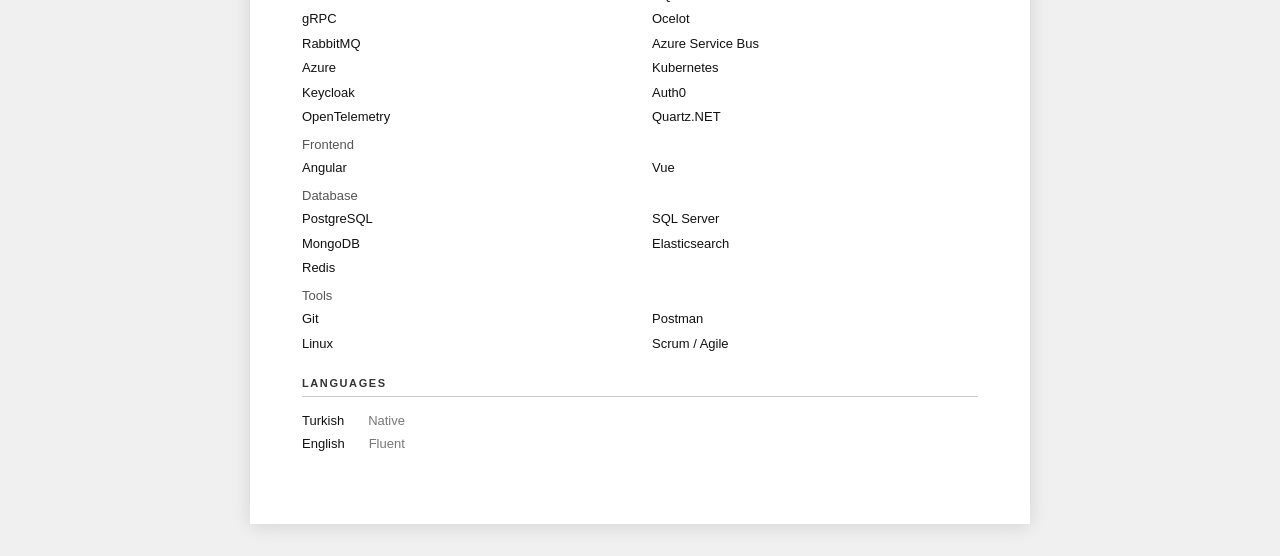
==== commit bf7cb6bc: "revised" ====
--- a/index-ats-en.html
+++ b/index-ats-en.html
@@ -288,7 +288,7 @@
     <section class="section">
       <h2 class="section-title">Summary</h2>
       <p style="font-size:13px;color:#333;line-height:1.6;">
-        Backend Software Developer with 7+ years of experience, focused on scalable and efficient .NET microservice solutions. I work across energy, enterprise software, and health: EPİAŞ market integration, e-invoice and KEP, and AI-assisted processes. I stay current with the stack and concentrate on production-ready results.
+        I am a backend developer with seven years of experience building .NET microservices and distributed systems. I have worked on electricity supply and EPİAŞ integration, enterprise software, and healthcare projects involving e-invoice, KEP, and AI-assisted workflows. I stay current with the stack and ship maintainable, production-ready software.
       </p>
     </section>
 
@@ -302,8 +302,8 @@
           <span class="entry-date">Sep 2025 – Present</span>
         </div>
         <ul>
-          <li>Took part in the development of analysis and consumption-forecast services on the .NET 10 platform integrated with EPİAŞ, shaped so invoice volume would not become a bottleneck.</li>
-          <li>Took part in the development of e-invoice and KEP validation, lifecycle, shared logging, and AI-assisted invoice processing.</li>
+          <li>Built analysis and consumption-forecast services on a .NET 10 stack integrated with EPİAŞ, keeping latency stable as invoice volume grew.</li>
+          <li>Worked on e-invoice and KEP validation, lifecycle management, centralized logging, and AI-assisted invoice processing.</li>
         </ul>
         <p class="entry-sub" style="margin-top:5px;">Technologies: .NET 10, Microservices, RabbitMQ, PostgreSQL, Redis</p>
       </div>
@@ -314,8 +314,8 @@
           <span class="entry-date">Nov 2023 – Feb 2025</span>
         </div>
         <ul>
-          <li>Took part in backend development on CSP’s no-code workflow and form engine, including improvements to the open-source engine.</li>
-          <li>Took part in the development that moved BEAM and QDMS+ from .NET Framework 4.5 onto .NET 7–8 microservices with ABP, so each part can grow on its own.</li>
+          <li>Delivered backend work on CSP’s no-code workflow and form engine, including contributions to the open-source engine.</li>
+          <li>Helped migrate BEAM and QDMS+ from .NET Framework 4.5 to .NET 7–8 microservices on ABP so modules could scale independently.</li>
         </ul>
         <p class="entry-sub" style="margin-top:5px;">Technologies: .NET Core 7–8, Microservices, ABP Framework, Elasticsearch, gRPC</p>
       </div>
@@ -326,9 +326,9 @@
           <span class="entry-date">Mar 2023 – Aug 2023</span>
         </div>
         <ul>
-          <li>Took part in the development that moved the old hospital application to a newer .NET release and covered the requests that came in.</li>
-          <li>Took part in backend development of Mentaskop, an AI psychologist service, on a microservice setup that can grow with more users.</li>
-          <li>Took part in the development of the flow that writes patient reports and readings from blood-pressure and other devices into the database as they arrive.</li>
+          <li>Migrated a legacy hospital application to a current .NET version and implemented incoming change requests.</li>
+          <li>Built backend services for Mentaskop, an AI-assisted psychologist product, on microservices that scale with user load.</li>
+          <li>Implemented ingestion for patient reports and blood-pressure and other device readings into the database.</li>
         </ul>
         <p class="entry-sub" style="margin-top:5px;">Technologies: .NET Core 6+, PostgreSQL, Keycloak</p>
       </div>
@@ -339,7 +339,7 @@
           <span class="entry-date">Jul 2022 – Mar 2023</span>
         </div>
         <ul>
-          <li>Took part in the development of the student information system, LMS, human resources, PBYS, and stock application.</li>
+          <li>Contributed to the student information system, LMS, HR, PBYS, and stock modules.</li>
         </ul>
         <p class="entry-sub" style="margin-top:5px;">Technologies: .NET Core 6, CQRS / MediatR, Vue 2+</p>
       </div>
@@ -350,8 +350,8 @@
           <span class="entry-date">Dec 2021 – Mar 2023</span>
         </div>
         <ul>
-          <li>Took part in development of the e-commerce backend, and the storefront when needed, on Kubernetes and Azure, so another service could be added when orders grew.</li>
-          <li>Took part in the development of the CRM, ERP, and cargo integrations.</li>
+          <li>Built an e-commerce backend on Kubernetes and Azure that could add capacity as order volume grew, and implemented storefront changes when needed.</li>
+          <li>Delivered CRM, ERP, and cargo integrations.</li>
         </ul>
         <p class="entry-sub" style="margin-top:5px;">Technologies: .NET Core 5+, Kubernetes, Azure, Angular, Scrum, Agile</p>
       </div>
@@ -361,7 +361,7 @@
           <span class="entry-title">Student &amp; Trainee — BilgeAdam Technologies</span>
           <span class="entry-date">Sep 2020 – Apr 2021</span>
         </div>
-        <p class="entry-sub">6–8 months of software fundamentals (databases, ADO.NET, .NET, frontend and backend) and a 3-month internship. Took part in two games released on the App Store under BilgeAdam Studio.</p>
+        <p class="entry-sub">Roughly six to eight months of software fundamentals (databases, ADO.NET, .NET, frontend and backend) and a three-month internship. During the internship I worked on two mobile games shipped on the App Store under BilgeAdam Studio.</p>
       </div>
 
       <div class="entry">
@@ -370,7 +370,7 @@
           <span class="entry-date">2018 · 1 year</span>
         </div>
         <ul>
-          <li>Worked at the Ministry of Health communication center: server installation, server configuration, and software support when needed.</li>
+          <li>Ministry of Health communication center: server installation and configuration, plus on-call software support.</li>
         </ul>
         <p class="entry-sub" style="margin-top:5px;">Technologies: Server Configuration, C#, ASP.NET</p>
       </div>
@@ -380,7 +380,7 @@
           <span class="entry-title">Web Developer Intern — Ortadogu Grup Reklam</span>
           <span class="entry-date">2017 · 4 months</span>
         </div>
-        <p class="entry-sub">Internship at an advertising agency: website design, releasing applications, and server setup.</p>
+        <p class="entry-sub">Advertising-agency internship: websites, production releases, and server setup.</p>
       </div>
 
     </section>
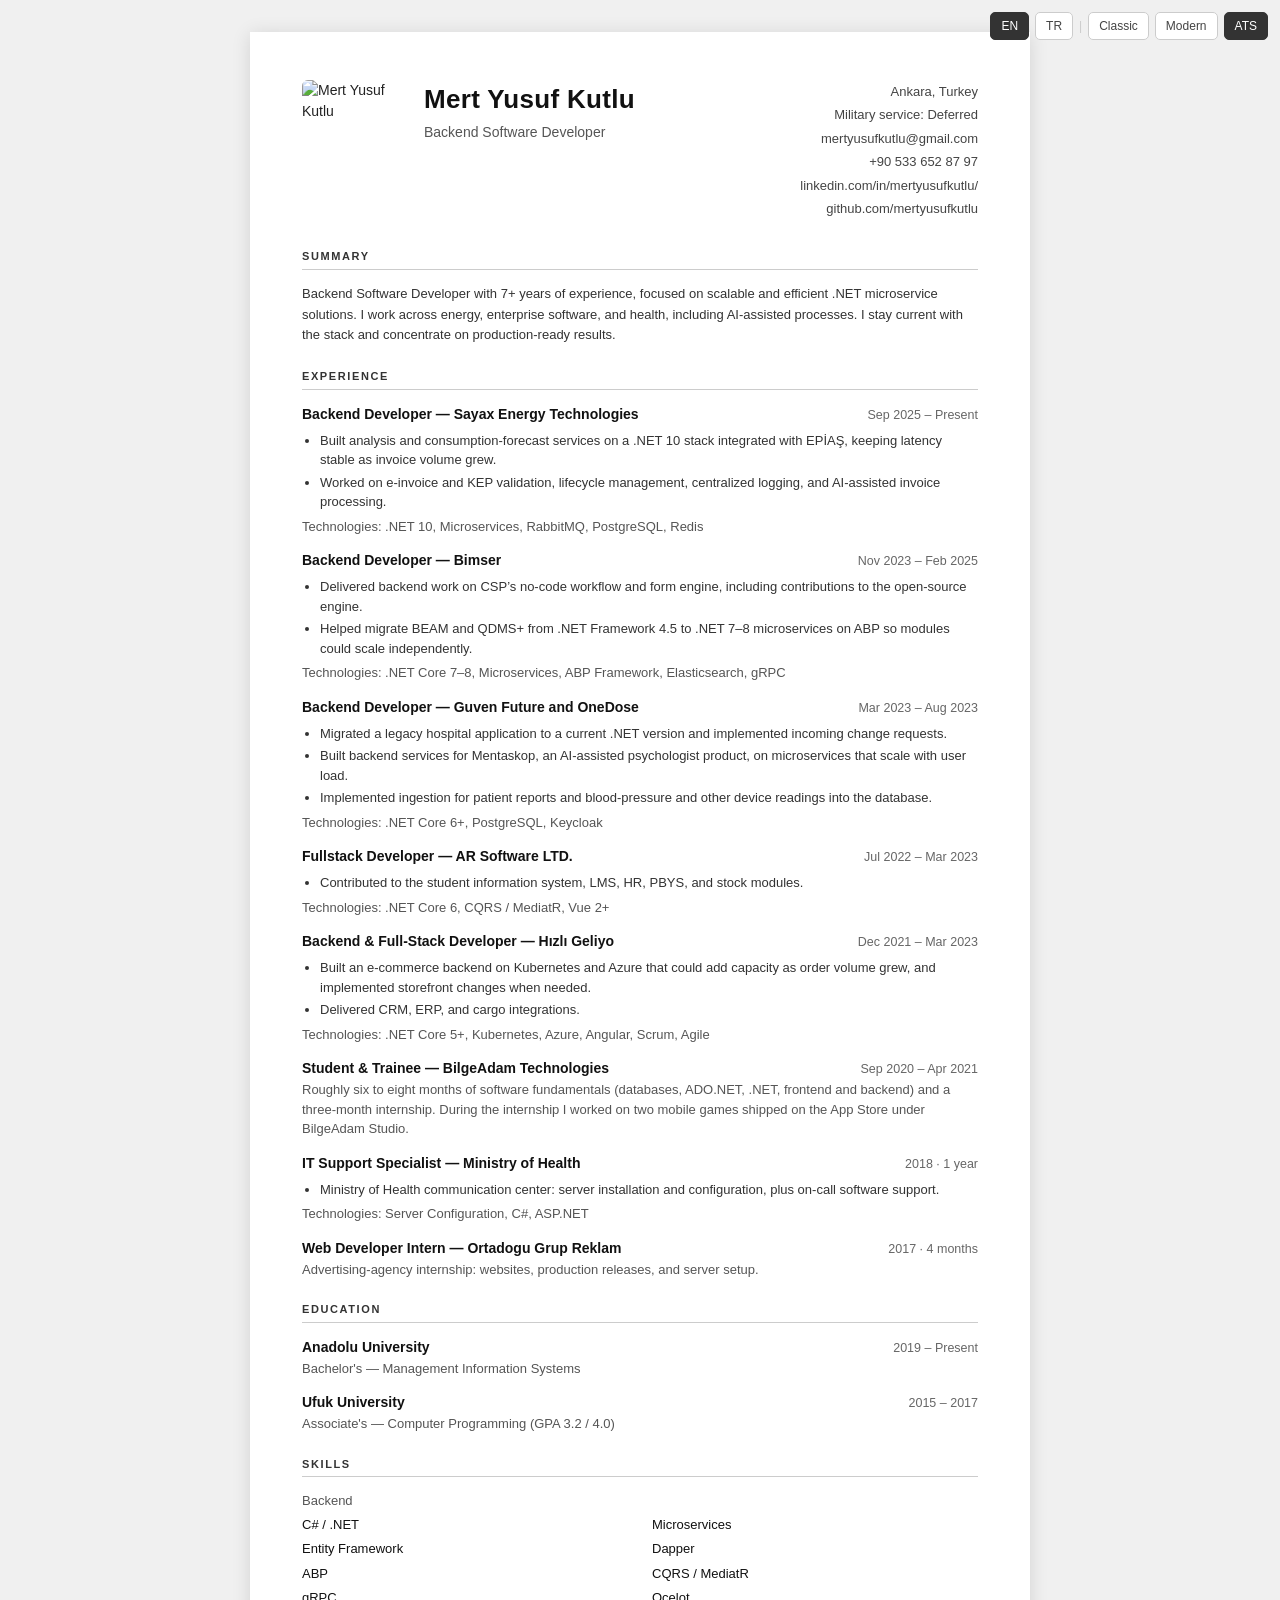
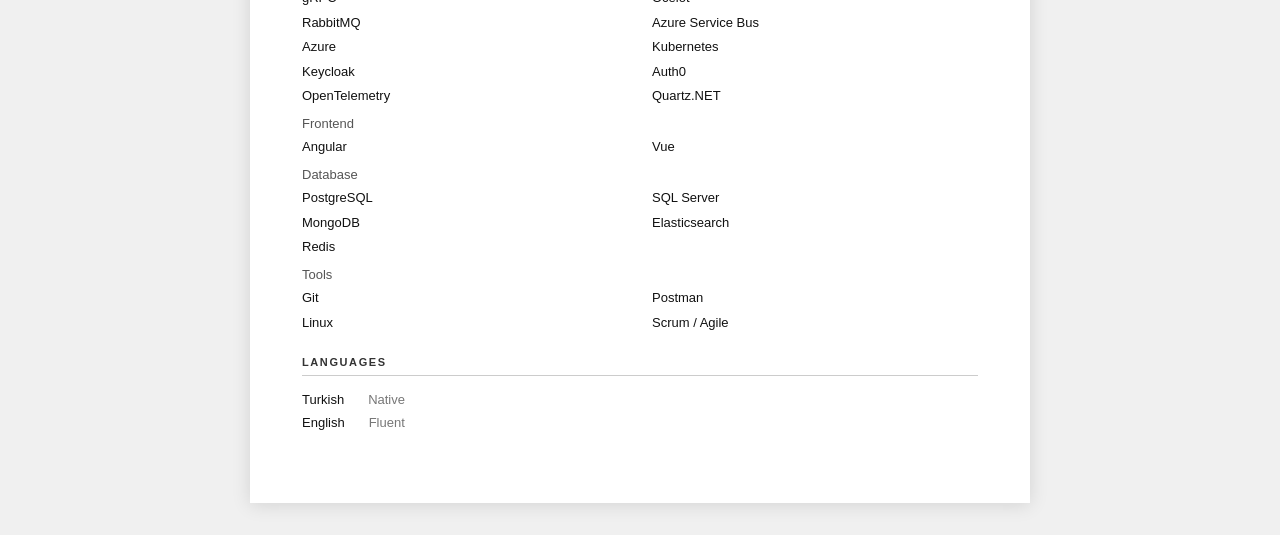
==== commit 6a7653b9: "revise" ====
--- a/index-ats-en.html
+++ b/index-ats-en.html
@@ -288,7 +288,7 @@
     <section class="section">
       <h2 class="section-title">Summary</h2>
       <p style="font-size:13px;color:#333;line-height:1.6;">
-        I am a backend developer with seven years of experience building .NET microservices and distributed systems. I have worked on electricity supply and EPİAŞ integration, enterprise software, and healthcare projects involving e-invoice, KEP, and AI-assisted workflows. I stay current with the stack and ship maintainable, production-ready software.
+        Backend Software Developer with 7+ years of experience, focused on scalable and efficient .NET microservice solutions. I work across energy, enterprise software, and health, including AI-assisted processes. I stay current with the stack and concentrate on production-ready results.
       </p>
     </section>
 
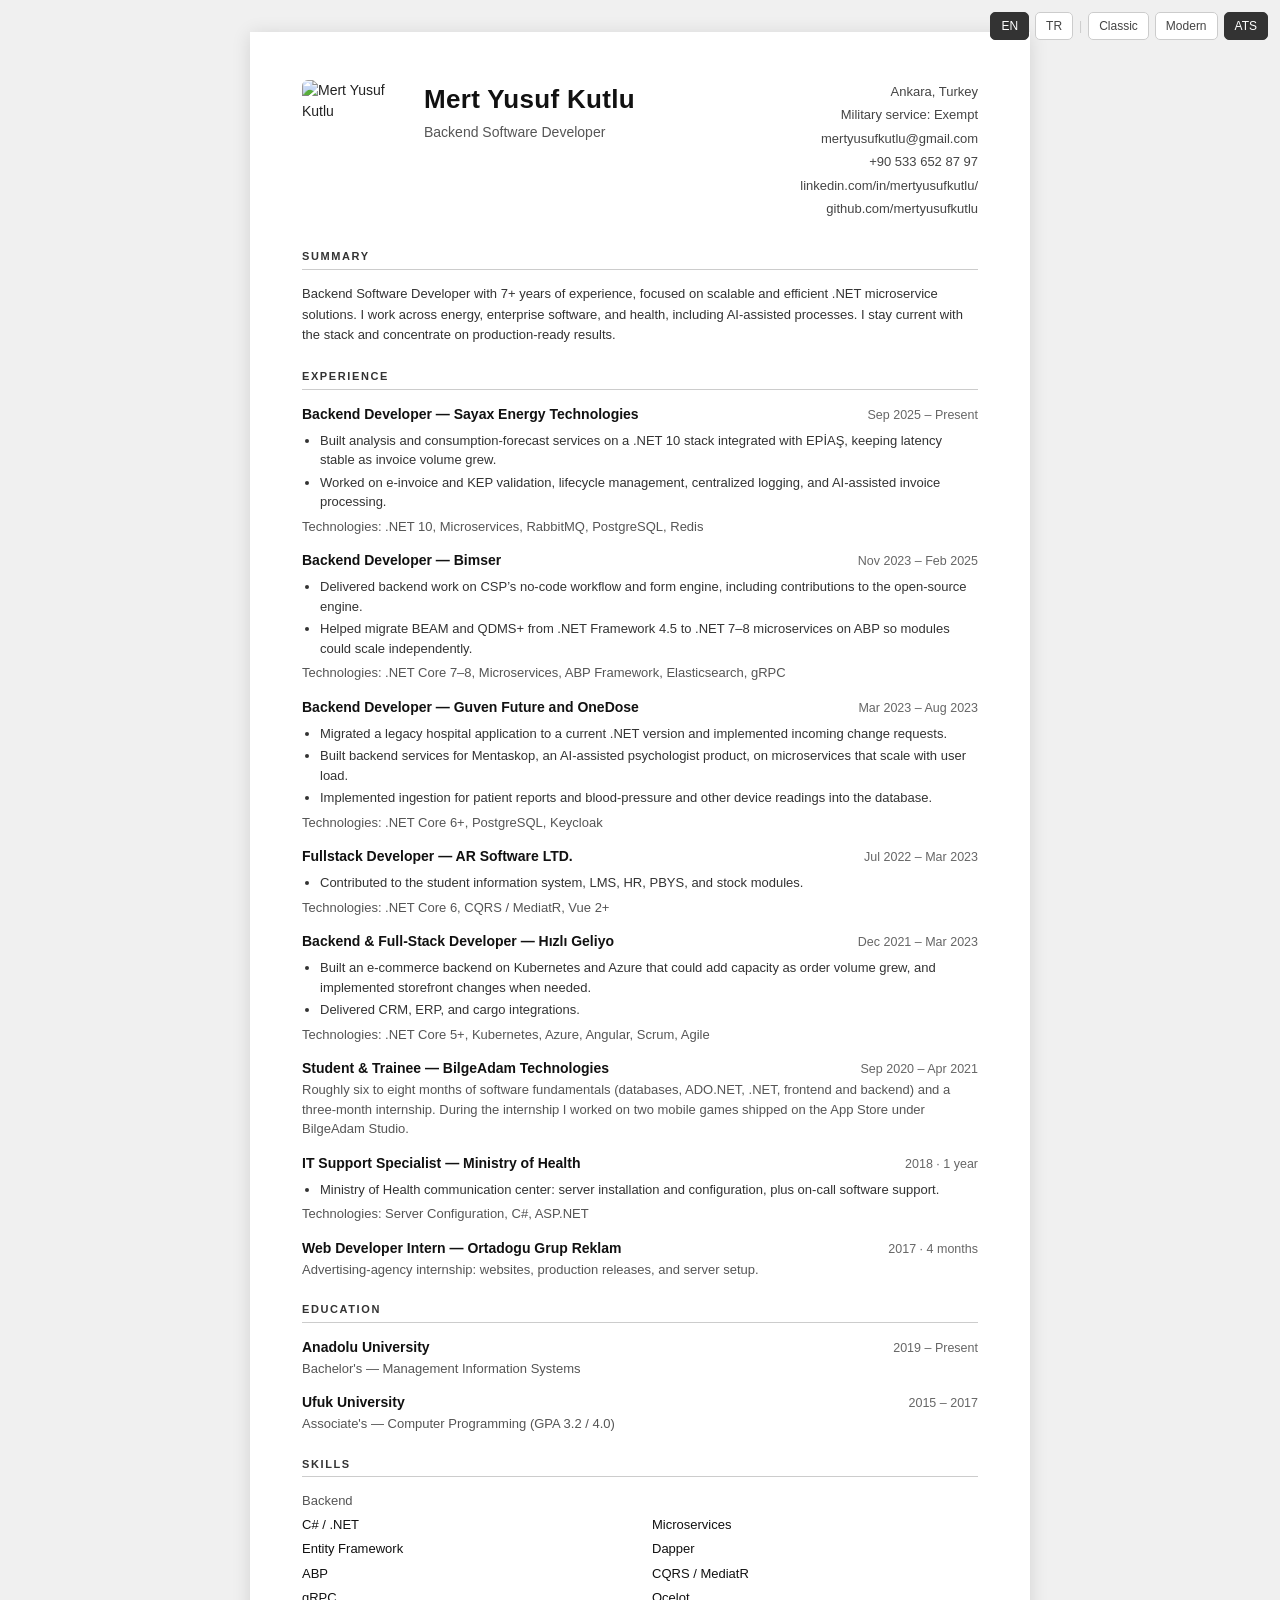
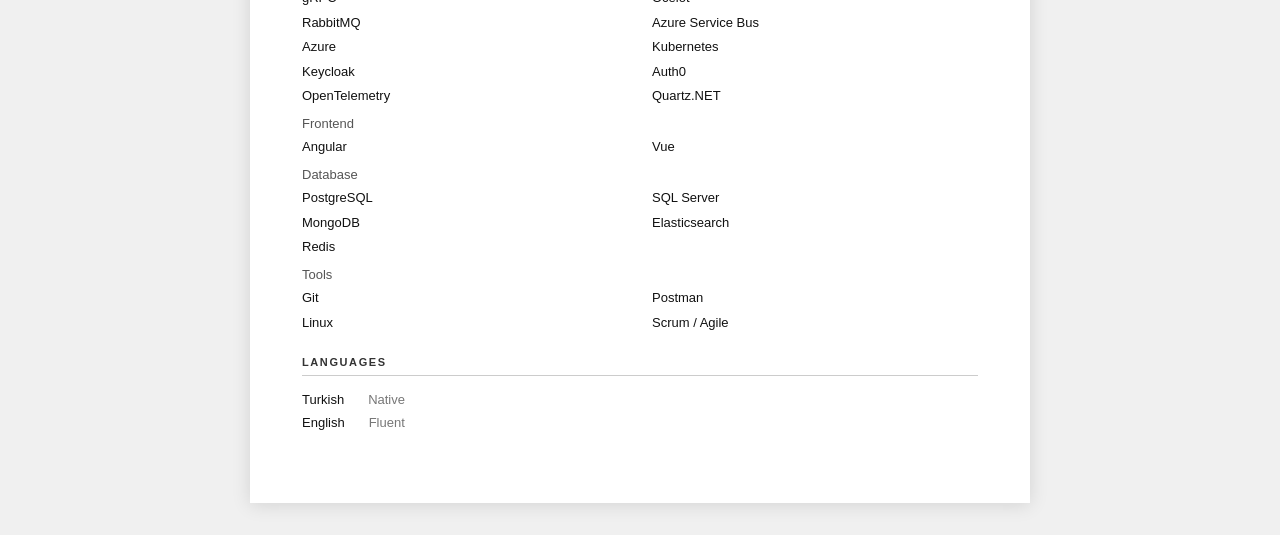
==== commit bf8f4eb4: "Change military service status from Deferred to Exempt" ====
--- a/index-ats-en.html
+++ b/index-ats-en.html
@@ -276,7 +276,7 @@
       </div>
       <div class="header-right">
         <div>Ankara, Turkey</div>
-        <div>Military service: Deferred</div>
+        <div>Military service: Exempt</div>
         <div>mertyusufkutlu@gmail.com</div>
         <div>+90 533 652 87 97</div>
         <div><a href="https://www.linkedin.com/in/mertyusufkutlu/" target="_blank">linkedin.com/in/mertyusufkutlu/</a></div>
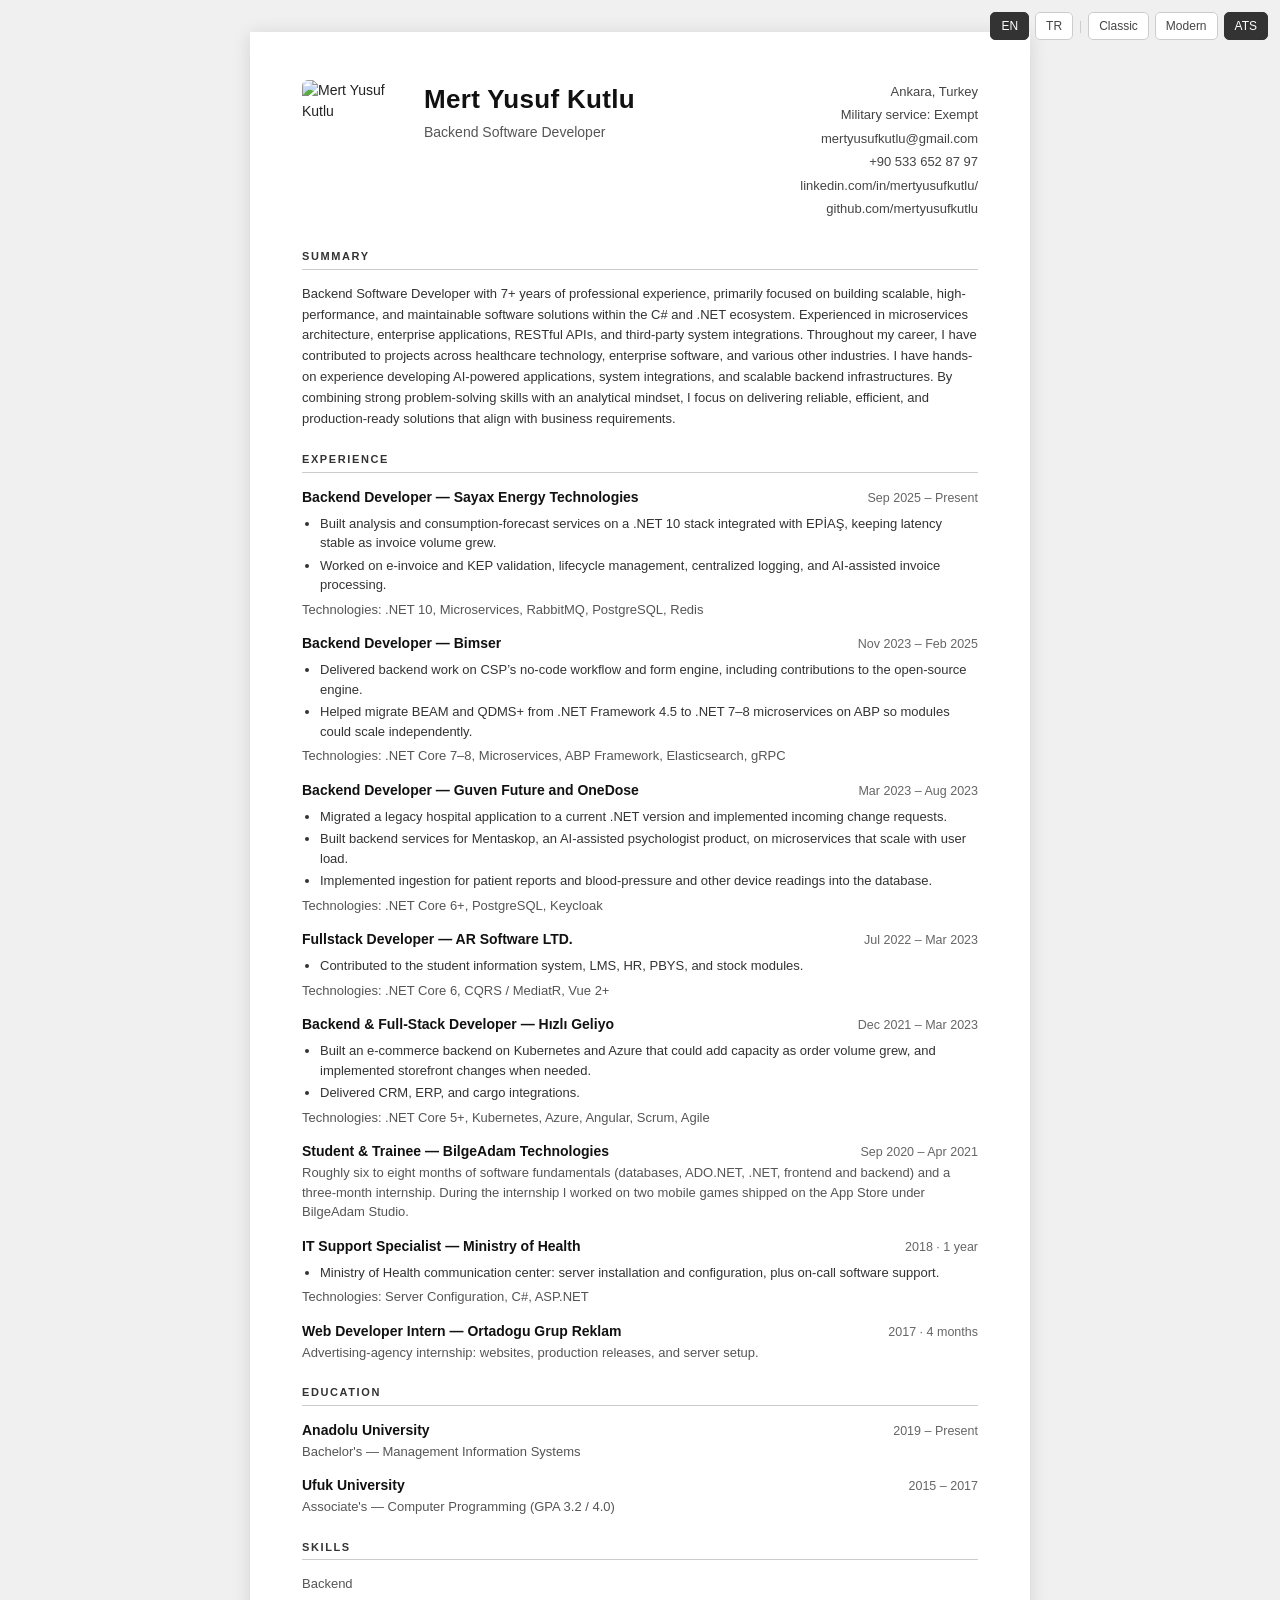
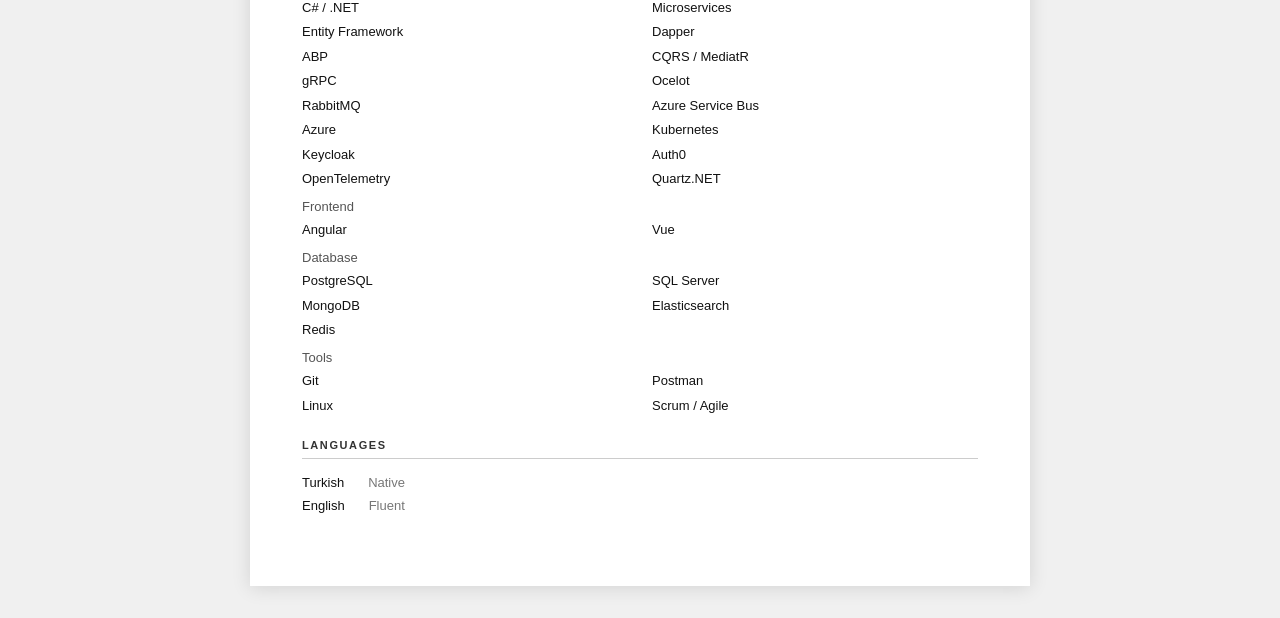
==== commit e70ff221: "Revise summary for Backend Software Developer Enhanced the summary section to provide a more detaile" ====
--- a/index-ats-en.html
+++ b/index-ats-en.html
@@ -288,7 +288,9 @@
     <section class="section">
       <h2 class="section-title">Summary</h2>
       <p style="font-size:13px;color:#333;line-height:1.6;">
-        Backend Software Developer with 7+ years of experience, focused on scalable and efficient .NET microservice solutions. I work across energy, enterprise software, and health, including AI-assisted processes. I stay current with the stack and concentrate on production-ready results.
+      Backend Software Developer with 7+ years of professional experience, primarily focused on building scalable, high-performance, and maintainable software solutions within the C# and .NET ecosystem. Experienced in microservices architecture, enterprise applications, RESTful APIs, and third-party system integrations.
+
+Throughout my career, I have contributed to projects across healthcare technology, enterprise software, and various other industries. I have hands-on experience developing AI-powered applications, system integrations, and scalable backend infrastructures. By combining strong problem-solving skills with an analytical mindset, I focus on delivering reliable, efficient, and production-ready solutions that align with business requirements.  
       </p>
     </section>
 
